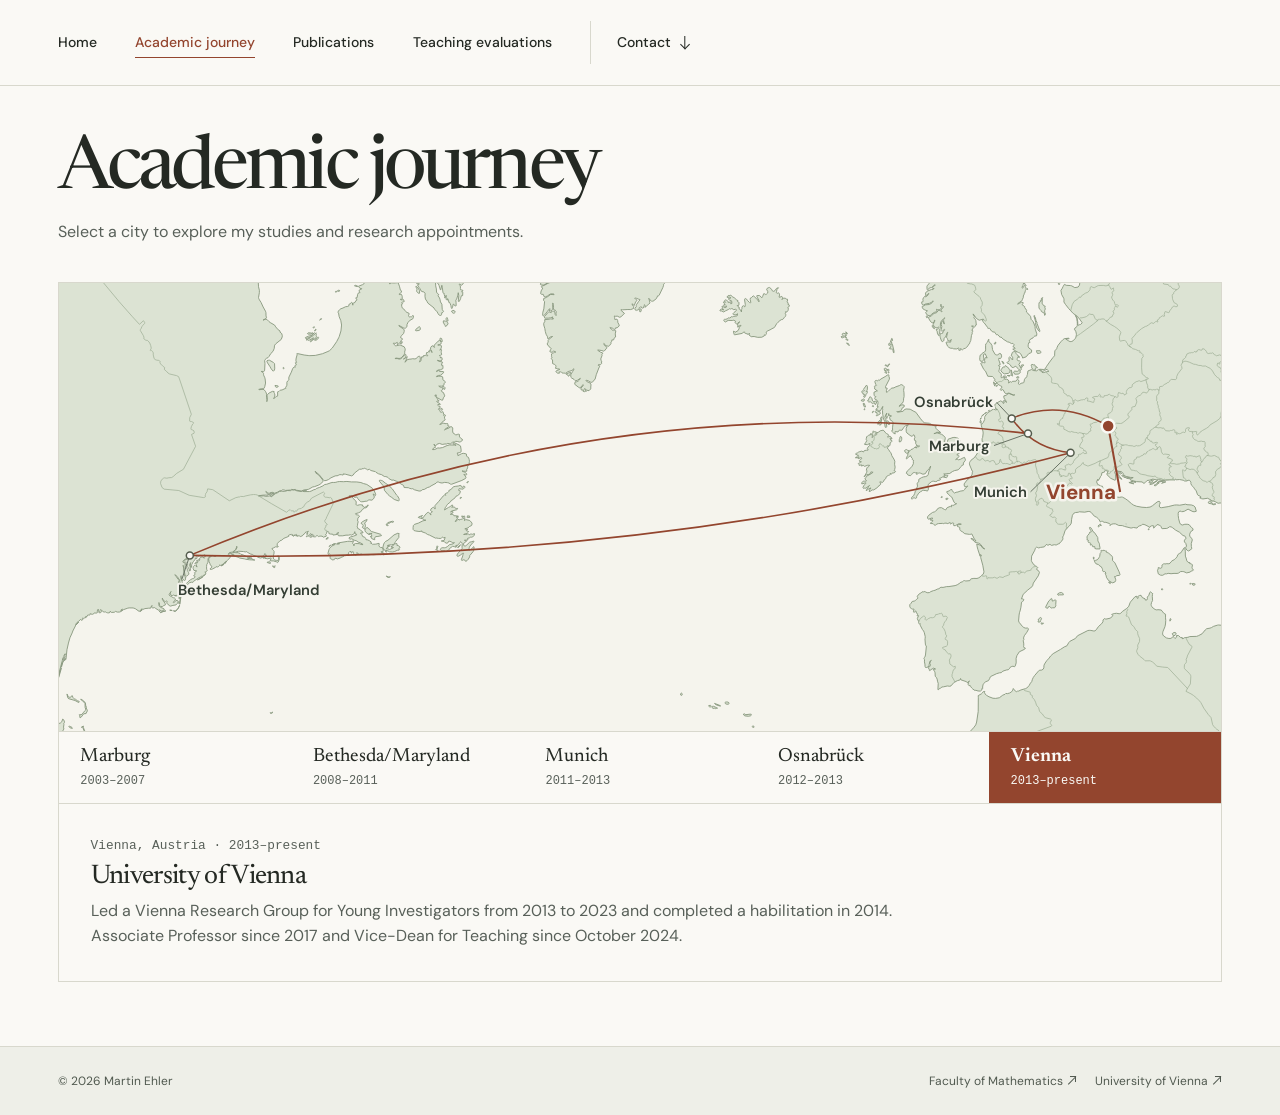
==== academic-journey.html @ 7d703a94 "Add Martin Ehler’s revised academic homepage for review" ====
<!doctype html>
<html lang="en">
<head>
  <meta charset="utf-8">
  <meta name="viewport" content="width=device-width, initial-scale=1">
  <meta name="description" content="Explore Martin Ehler’s academic journey from Marburg to Vienna on an interactive map.">
  <meta name="theme-color" content="#faf9f5">
  <title>Academic journey | Martin Ehler</title>
  <link rel="icon" type="image/png" href="assets/mark.png">
  <link rel="stylesheet" href="assets/site.css">
  <link rel="stylesheet" href="assets/journey.css">
  <script defer src="assets/journey.js"></script>
</head>
<body>
  <a class="skip-link" href="#main">Skip to content</a>
  <header class="masthead">
    <div class="wrap masthead-inner">
      <nav class="main-nav" aria-label="Primary navigation">
        <a href="index.html">Home</a> <a href="academic-journey.html" aria-current="page">Academic journey</a> <a href="publications.html">Publications</a>
        <a href="teaching-evaluations.html">Teaching evaluations</a>
        <a class="contact-nav" href="index.html#contact">Contact <span class="link-arrow arrow-down" aria-hidden="true"></span></a>
      </nav>
    </div>
  </header>
  <main class="wrap" id="main" tabindex="-1">
    <header class="page-intro">
      <div><h1>Academic journey</h1><p>Select a city to explore my studies and research appointments.</p></div>
    </header>
    <div class="journey" id="journey">
      <nav class="journey-map" aria-label="Academic appointments by city">
        <div class="journey-geography">
          <img src="assets/journey-atlantic.svg" width="1200" height="520" alt="">
          <svg class="journey-routes" viewBox="0 0 1200 520" aria-hidden="true">
            <path d="M1000 184.25 Q559 132 135 310 Q601 321 1043.9 204.13 Q1005 200 983.18 168.63 Q1033 148 1082.73 176.5"/>
          </svg>
          <svg class="journey-markers" width="100%" height="100%" role="group" aria-label="City markers">
            <svg x="83.3333%" y="35.4325%" width="1" height="1" overflow="visible">
              <a class="journey-point" href="#journey-marburg" aria-label="View the Marburg appointment">
                <path d="M0 0 L-34 12"/><circle r="3.5"/>
                <text x="-38" y="12" text-anchor="end" dominant-baseline="central">Marburg</text>
              </a>
            </svg>
            <svg x="11.25%" y="59.6154%" width="1" height="1" overflow="visible">
              <a class="journey-point" href="#journey-bethesda" aria-label="View the Bethesda/Maryland appointment">
                <path d="M0 0 L-8 24"/><circle r="3.5"/>
                <text x="-12" y="35" text-anchor="start" dominant-baseline="central">Bethesda/Maryland</text>
              </a>
            </svg>
            <svg x="86.9921%" y="39.2554%" width="1" height="1" overflow="visible">
              <a class="journey-point" href="#journey-munich" aria-label="View the Munich appointment">
                <path d="M0 0 L-40 39"/><circle r="3.5"/>
                <text x="-44" y="39" text-anchor="end" dominant-baseline="central">Munich</text>
              </a>
            </svg>
            <svg x="81.9320%" y="32.4298%" width="1" height="1" overflow="visible">
              <a class="journey-point" href="#journey-osnabruck" aria-label="View the Osnabrück appointment">
                <path d="M0 0 L-15 -16"/><circle r="3.5"/>
                <text x="-19" y="-16" text-anchor="end" dominant-baseline="central">Osnabrück</text>
              </a>
            </svg>
            <svg x="90.2275%" y="33.9421%" width="1" height="1" overflow="visible">
              <a class="journey-point" href="#journey-vienna" aria-label="View the Vienna appointment">
                <path d="M0 0 L12 66"/><circle r="3.5"/>
                <text x="8" y="66" text-anchor="end" dominant-baseline="central">Vienna</text>
              </a>
            </svg>
          </svg>
        </div>
      </nav>
      <nav class="journey-stages" aria-label="Academic stages in chronological order">
        <ol>
          <li><a href="#journey-marburg">Marburg<small>2003–2007</small></a></li>
          <li><a href="#journey-bethesda">Bethesda/Maryland<small>2008–2011</small></a></li>
          <li><a href="#journey-munich">Munich<small>2011–2013</small></a></li>
          <li><a href="#journey-osnabruck">Osnabrück<small>2012–2013</small></a></li>
          <li><a href="#journey-vienna">Vienna<small>2013–present</small></a></li>
        </ol>
      </nav>
      <div class="journey-details" aria-live="polite">
        <article class="journey-detail" id="journey-marburg">
          <p class="journey-place">Marburg, Germany · 2003–2007</p>
          <div><h2>Philipps-Universität Marburg</h2><p>Diploma in 2003. Scientific assistant from 2003 to 2007, completing a doctorate (Dr. rer. nat.) <em>summa cum laude</em> in 2007.</p></div>
        </article>
        <article class="journey-detail" id="journey-bethesda">
          <p class="journey-place">Bethesda/Maryland, USA · 2008–2011</p>
          <div><h2>National Institutes of Health</h2><p>Postdoctoral researcher on a visiting fellowship from 2008 to 2011.</p></div>
        </article>
        <article class="journey-detail" id="journey-munich">
          <p class="journey-place">Munich, Germany · 2011–2013</p>
          <div><h2>German Research Center for Environmental Health</h2><p>Postdoctoral researcher from 2011 to 2013.</p></div>
        </article>
        <article class="journey-detail" id="journey-osnabruck">
          <p class="journey-place">Osnabrück, Germany · 2012–2013</p>
          <div><h2>Osnabrück University</h2><p>Visiting professor (W3-Vertretungsprofessur) in 2012–2013.</p></div>
        </article>
        <article class="journey-detail" id="journey-vienna">
          <p class="journey-place">Vienna, Austria · 2013–present</p>
          <div><h2>University of Vienna</h2><p>Led a Vienna Research Group for Young Investigators from 2013 to 2023 and completed a habilitation in 2014. Associate Professor since 2017 and Vice-Dean for Teaching since October 2024.</p></div>
        </article>
      </div>
    </div>
  </main>
  <footer class="site-footer">
    <div class="wrap footer-inner"><span>© 2026 Martin Ehler</span>
      <nav class="footer-links" aria-label="University links">
        <a href="https://mathematik.univie.ac.at/en/">Faculty of Mathematics <span aria-hidden="true" class="link-arrow arrow-out"></span></a>
        <a href="https://www.univie.ac.at/en/">University of Vienna <span aria-hidden="true" class="link-arrow arrow-out"></span></a>
      </nav>
    </div>
  </footer>
</body>
</html>
---- assets/site.css ----
@font-face{font-family:Newsreader;src:url("fonts/Newsreader.ttf") format("truetype");font-weight:200 800;font-style:normal;font-display:swap}
@font-face{font-family:Newsreader;src:url("fonts/Newsreader-Italic.ttf") format("truetype");font-weight:200 800;font-style:italic;font-display:swap}
@font-face{font-family:"DM Sans";src:url("fonts/DM-Sans.ttf") format("truetype");font-weight:100 1000;font-style:normal;font-display:swap}
:root{
  --paper:#faf9f5; --ink:#242923; --muted:#586059; --accent:#93452e; --line:#d8d8cd;
  --sage:#eeefe7; --serif:Newsreader,Georgia,"Times New Roman",serif;
  --sans:"DM Sans",system-ui,-apple-system,"Segoe UI",sans-serif; --mono:ui-monospace,"SFMono-Regular",Consolas,"Liberation Mono",monospace;
}
*{box-sizing:border-box}
html{scroll-behavior:smooth;scroll-padding-top:26px}
body{margin:0;background:var(--paper);color:var(--ink);font:400 16px/1.55 var(--sans);-webkit-font-smoothing:antialiased}
a{color:inherit;text-decoration-color:#a9aca0;text-underline-offset:4px}
a:hover{color:var(--accent);text-decoration-color:currentColor}
button,input,select{font:inherit;color:inherit}
button,a{touch-action:manipulation}
button{cursor:pointer}
:focus-visible{outline:2px solid var(--accent);outline-offset:4px}
[hidden]{display:none!important}
img{max-width:100%;vertical-align:middle}
h1,h2,h3,p,figure{margin:0}
h1,h2,h3{font-family:var(--serif);font-weight:440;line-height:1.08}
::selection{background:#e7cbbd}
.wrap{width:min(120rem,calc(100% - clamp(4rem,9vw,14rem)));margin-inline:auto}
.skip-link{position:fixed;top:6px;left:12px;transform:translateY(-160%);z-index:10;padding:.6em 1em;color:#fff;background:var(--ink)}
.skip-link:focus{transform:none}
.masthead{border-bottom:1px solid var(--line)}
.masthead-inner{min-height:85px;display:flex;align-items:center}
.main-nav{display:flex;align-items:center;gap:clamp(18px,3vw,42px)}
.main-nav a{font:500 14px/1.3 var(--sans);text-decoration:none;position:relative;padding:12px 0;white-space:nowrap}
.main-nav [aria-current=page]{color:var(--accent)}
.main-nav [aria-current=page]:after{content:"";position:absolute;left:0;right:0;bottom:6px;background:var(--accent);height:1px}
.main-nav .contact-nav{padding-left:clamp(15px,2vw,28px);border-left:1px solid var(--line);display:flex;align-items:center;gap:8px}
.kicker{font:600 11px/1.5 var(--mono);text-transform:uppercase;letter-spacing:.12em;color:var(--accent)}
.kicker-line{display:flex;align-items:center;column-gap:11px}
.kicker-line:before{content:"";width:27px;height:1px;background:currentColor;flex:none}
.home-hero{display:grid;grid-template-columns:minmax(0,1.12fr) clamp(190px,17vw,272px) minmax(0,1fr);align-items:center;gap:clamp(22px,2.8vw,56px);padding-block:clamp(43px,4.8vw,70px);border-bottom:1px solid var(--line)}
.hero-copy .kicker{margin-bottom:29px}
.hero-copy h1{font:525 clamp(3.5rem,6.2vw,6.5rem)/1.02 var(--sans);letter-spacing:-.02em}
.role{font-size:clamp(25px,2.3vw,35px);font-family:var(--serif);font-style:italic;line-height:1.18;margin-top:14px;letter-spacing:-.035em;color:#535e52}
.intro{font-size:clamp(16px,1.23vw,19px);line-height:1.6;max-width:55ch;color:#424a42;margin-top:22px;text-wrap:pretty}
.hero-portrait{justify-self:center;width:100%;max-width:272px}
.hero-portrait img{display:block;width:100%;height:auto;border-radius:3px}
.hero-portrait figcaption{margin-top:6px;color:var(--muted);font:12px/1.4 var(--sans)}
.office-hours{margin-top:14px;padding-top:12px;border-top:1px solid var(--line)}
.office-hours h2{font-size:23px}
.office-hours p{margin:5px 0 3px;font-size:14px;color:var(--muted)}
.button,.plain-link{display:inline-flex;align-items:center;justify-content:center;gap:13px;font:550 14px/1.3 var(--sans);text-decoration:none}
.button{background:var(--ink);color:var(--paper);padding:15px 19px;border:1px solid var(--ink);border-radius:3px}
.button:hover{background:#3c473c;border-color:#3c473c;color:#fff}
.plain-link{border-bottom:1px solid #8e9488;padding:7px 0 4px}
.link-arrow{position:relative;display:inline-block;width:.95em;height:.95em;flex:none;vertical-align:-.08em}
.link-arrow:before,.link-arrow:after{content:"";position:absolute}
.link-arrow:before{width:.86em;right:.07em;top:50%;border-top:1.3px solid currentColor}
.link-arrow:after{width:.43em;height:.43em;right:.08em;top:50%;border-top:1.3px solid currentColor;border-right:1.3px solid currentColor;transform:translateY(-46%) rotate(45deg)}
.arrow-out{transform:rotate(-45deg)}
.arrow-down{transform:rotate(90deg)}
.highlight-paper .arrow-out{align-self:start;margin-top:5px}
.home-plate{margin:0;container-type:inline-size;background:#edf0e7;border:1px solid #d6dbcf;border-radius:4px;overflow:hidden}
.figure-top{padding:15px 20px 0;display:flex;align-items:center;justify-content:space-between;gap:8px}
.figure-title{font:500 11px/1.4 var(--mono);letter-spacing:.12em;text-transform:uppercase;color:#4c5c4e}
.curve-choices{border:1px solid #bcc2b6;border-radius:3px;display:inline-flex;padding:2px;align-items:center;background:#f3f4ee}
.curve-choices button{border:0;background:transparent;color:#515c51;font:500 13px/1 var(--sans);padding:7px 10px;border-radius:2px}
.curve-choices button[aria-pressed=true]{background:#424e40;color:white}
.plate-image-area{display:grid;place-items:center;padding:4px 14px}
.plate-image-area :is(img,canvas){display:block;width:min(100%,clamp(245px,21vw,400px));height:auto;aspect-ratio:1}
.curve-controls{display:flex;align-items:center;gap:12px;padding:2px 20px 13px;font:500 13px/1.2 var(--sans)}
.curve-controls button{background:#f5f6f0;border:1px solid #b9c0b2;border-radius:3px;padding:6px 10px;font:inherit;white-space:nowrap}
.curve-controls button:hover{border-color:#778472}
.play-curve{min-width:4.1em}
.curve-controls label{display:flex;align-items:baseline;gap:.28em;white-space:nowrap;font:13px/1.2 var(--mono)}
.curve-controls label i{font:italic 18px/1 var(--serif)}
.parameter-track{position:relative;flex:1;min-width:4rem}
.parameter-track:after{content:"";position:absolute;top:calc(50% + 7px);left:var(--design-position);height:4px;border-left:1px solid var(--accent);pointer-events:none}
.parameter-track input{display:block;width:100%;height:28px;margin:0;accent-color:var(--accent);cursor:pointer}
.home-plate[data-at-design="true"] .show-design{background:#f5e6db;border-color:#b3836c;color:#743921}
.plate-caption{border-top:1px solid #cdd4c6;padding:13px 20px;color:#485647}
.caption-heading{display:flex;align-items:baseline;justify-content:space-between;flex-wrap:wrap;gap:3px 12px}
.figure-caption-text{font:italic 21px/1.2 var(--serif)}
.curve-source{font:500 13px/1.5 var(--sans)}
.plate-caption p{max-width:72ch;margin-top:5px;font:14px/1.5 var(--sans)}
.home-secondary{padding:clamp(24px,2.5vw,38px) 0}
.section-head{display:flex;align-items:baseline;justify-content:space-between;gap:10px}
.section-head h2{font-size:clamp(30px,2.7vw,42px);letter-spacing:-.05em}
.mini-link{font:600 13px/1.4 var(--sans);text-decoration:none;color:var(--accent);white-space:nowrap;display:inline-flex;gap:9px;align-items:center}
.recent-groups{display:grid;grid-template-columns:repeat(2,minmax(0,1fr));gap:18px clamp(24px,3vw,48px);margin-top:14px}
.recent-groups h3{font-size:clamp(21px,1.7vw,26px);letter-spacing:-.035em}
.highlight-list{margin:6px 0 0;padding:0;list-style:none;border-top:1px solid var(--line)}
.highlight-list li{border-bottom:1px solid var(--line)}
.dated-papers .highlight-paper{grid-template-columns:38px minmax(0,1fr) 16px}
.highlight-paper{display:grid;grid-template-columns:minmax(0,1fr) 16px;gap:10px;padding:8px 0;text-decoration:none}
.highlight-paper .date{color:var(--accent);font:500 12px/1.3 var(--mono);padding-top:4px}
.highlight-paper .paper-title{font:470 clamp(19px,1.45vw,23px)/1.17 var(--serif);letter-spacing:-.025em;display:block;text-wrap:pretty}
.highlight-paper .byline{font:400 13px/1.4 var(--sans);color:var(--muted);margin-top:3px;display:block}
.highlight-paper .link-arrow{color:var(--accent);justify-self:end}
.focus-list{list-style:none;margin:18px 0;padding:0;display:grid;gap:6px}
.focus-list li{display:flex;gap:11px;align-items:baseline;font-size:15px;line-height:1.45;font-weight:500}
.focus-list li:before{content:"";width:6px;height:6px;border:1px solid #91513a;border-radius:50%;transform:translateY(-1px);flex:none}
.profile-note{font:400 14px/1.65 var(--sans);color:var(--muted);max-width:61ch}
.profile-note a{text-decoration-color:#aaafa2;color:var(--ink)}
.contact-block{border-top:1px solid var(--line);padding-block:40px 44px;display:grid;grid-template-columns:1.3fr 1fr .85fr;gap:28px;align-items:center}
.contact-identity h2{font-size:36px;letter-spacing:-.045em;margin-bottom:8px}
.contact-block a:not(.mini-link){font-size:14px;text-decoration-color:#b8bbb0}
.contact-data{font-style:normal;color:var(--muted);font-size:14px;line-height:1.7}
.contact-data strong{display:block;font-weight:600;color:var(--ink)}
.site-footer{border-top:1px solid var(--line);background:#eeefe8}
.footer-inner{min-height:68px;display:flex;align-items:center;justify-content:space-between;gap:18px;font-size:12px;color:#50594f}
.footer-links{display:flex;gap:18px;flex-wrap:wrap}
.footer-links a{text-decoration:none}
.footer-links a:hover{text-decoration:underline}
.page-intro{padding:clamp(32px,3.8vw,58px) 0 clamp(26px,2.9vw,44px);display:flex;justify-content:space-between;gap:24px;align-items:flex-end}
.page-intro h1{font-size:clamp(58px,5.8vw,88px);letter-spacing:-.052em;line-height:.98}
.page-intro .kicker{margin-bottom:18px}
.page-intro p{max-width:61ch;margin-top:13px;color:var(--muted);font-size:16px}
.page-intro .button{white-space:nowrap;flex-shrink:0}
@media(max-width:950px){
  .wrap{width:calc(100% - 64px)}.home-hero{gap:30px;grid-template-columns:minmax(0,1fr) clamp(196px,28vw,256px)}.home-plate{grid-column:1/-1}.hero-copy h1{font-size:clamp(66px,8.8vw,82px)}.hero-copy .kicker{font-size:10px;letter-spacing:.07em}
  .contact-block{grid-template-columns:auto 1fr 1fr;gap:18px}.figure-top{padding-inline:14px}.figure-title{letter-spacing:.06em}
  .curve-controls{gap:8px;padding-inline:14px}
}
@media(max-width:740px){
  .wrap{width:calc(100% - 40px)}.masthead-inner{min-height:66px}.main-nav{flex-wrap:wrap;gap:0 16px}.main-nav a{font-size:13px}.main-nav .contact-nav{padding-left:0;border:0;gap:0}.contact-nav .link-arrow{display:none}
  .home-hero{grid-template-columns:1fr;gap:28px;padding-block:36px}.hero-copy .kicker{margin-bottom:23px}.hero-copy h1{font-size:clamp(2.75rem,15.8vw,5.125rem)}.role{margin-top:8px;font-size:28px}.intro{margin-top:14px;font-size:16px;max-width:55ch}
  .hero-portrait{width:clamp(196px,42vw,256px);max-width:100%}.home-plate{max-width:100%;width:100%}.plate-image-area :is(img,canvas){width:min(100%,clamp(226px,45vw,300px))}.plate-caption{padding:12px 15px}
  .recent-groups{grid-template-columns:1fr}.focus-list{margin:15px 0}
  .contact-block{grid-template-columns:1fr 1fr;row-gap:24px}.contact-identity{grid-column:1/-1}
  .page-intro{align-items:flex-start}.page-intro .button{font-size:13px;padding:12px}
}
@media(max-width:530px){
  .masthead-inner{padding:10px 0}.main-nav{flex:1 1 24rem;gap:0 14px}.main-nav a{padding:8px 0 9px}
  .main-nav [aria-current=page]:after{bottom:3px}.home-hero{padding-top:32px}.kicker-line{gap:8px}.kicker-line:before{width:18px}
  .home-secondary .section-head{align-items:center}.section-head h2{font-size:32px}.mini-link{font-size:12px}.highlight-paper{grid-template-columns:minmax(0,1fr) 12px;gap:10px}.dated-papers .highlight-paper{grid-template-columns:36px minmax(0,1fr) 12px}.highlight-paper .date{font-size:11px}
  .footer-inner{align-items:flex-start;flex-direction:column;justify-content:center;gap:7px;padding:17px 0}
  .contact-block{grid-template-columns:1fr}.contact-identity{grid-column:auto}.contact-data{padding-left:0}
  .page-intro{flex-direction:column;gap:18px}.page-intro h1{font-size:58px}.page-intro p{font-size:15px}
}
@container (max-width:26rem){
  .curve-controls{display:grid;grid-template-columns:auto 1fr auto;gap:0 8px}
  .curve-controls label{justify-content:center}.parameter-track{grid-column:1/-1;grid-row:2}
}
@media(max-width:360px){
  .wrap{width:calc(100% - 28px)}
}
@media(prefers-reduced-motion:reduce){html{scroll-behavior:auto}*,*:before,*:after{animation-duration:.001ms!important;transition-duration:.001ms!important}}
@media print{
  body{background:white;color:black}.wrap{width:100%;max-width:none}.masthead,.skip-link,.curve-choices,.curve-controls,.page-intro .button,.site-footer{display:none!important}
  .highlight-paper{break-inside:avoid}.page-intro{padding-block:20px}.home-hero{padding-block:12px}
}
---- assets/journey.css ----
.journey {
  margin-bottom: clamp(2.5rem, 5vw, 4.5rem);
  border: 1px solid var(--line);
}
.journey-map {
  position: relative;
  display: grid;
  align-content: center;
  overflow: hidden;
  width: 100%;
  aspect-ratio: 1200 / 520;
  max-height: 28rem;
  background: #f5f4ed;
}
.journey-geography {
  position: relative;
  width: 100%;
}
.journey-geography img { display: block; width: 100%; height: auto; }
.journey-routes, .journey-markers { position: absolute; inset: 0; width: 100%; height: 100%; }
.journey-routes { fill: none; stroke: var(--accent); pointer-events: none; }
.journey-routes path { stroke-width: 1.6; stroke-linecap: round; stroke-linejoin: round; vector-effect: non-scaling-stroke; }
.journey-point { cursor: pointer; text-decoration: none; }
.journey-point path { fill: none; stroke: #6a7466; stroke-width: 1; }
.journey-point circle { fill: var(--paper); stroke: #535b4c; stroke-width: 1.5; }
.journey-point text {
  fill: #343e34;
  stroke: #f5f4ed;
  stroke-width: 4px;
  stroke-linejoin: round;
  paint-order: stroke;
  font: 600 clamp(12px, 1.15vw, 16px)/1 var(--sans);
}
.journey-point[aria-current="location"] path { stroke: var(--accent); stroke-width: 2; }
.journey-point[aria-current="location"] circle {
  r: 6.5px;
  fill: var(--accent);
  stroke: var(--paper);
  stroke-width: 2.5;
}
.journey-point[aria-current="location"] text {
  fill: var(--accent);
  font-size: clamp(16px, 1.6vw, 23px);
  font-weight: 750;
  stroke-width: 5px;
}
.journey-point:hover text,
.journey-point:focus-visible text { fill: var(--accent); text-decoration: underline; }
.journey-stages { overflow-x: auto; border-top: 1px solid var(--line); }
.journey-stages ol {
  display: grid;
  grid-template-columns: repeat(5, minmax(max-content, 1fr));
  margin: 0;
  padding: 0;
  list-style: none;
}
.journey-stages a {
  display: block;
  padding: 0.8rem clamp(0.85rem, 1.7vw, 1.6rem);
  font: 440 clamp(1.05rem, 1.5vw, 1.35rem)/1.25 var(--serif);
  text-decoration: none;
}
.journey-stages small { display: block; margin-top: 0.25rem; color: var(--muted); font: 0.75rem/1.4 var(--mono); }
.journey-stages a[aria-current="location"] { background: var(--accent); color: var(--paper); font-weight: 650; }
.journey-stages a[aria-current="location"] small { color: inherit; }
.journey-stages a:focus-visible { outline-offset: -3px; }
.journey-stages a[aria-current="location"]:focus-visible { outline-color: var(--paper); }
.journey-details { border-top: 1px solid var(--line); }
.journey-detail { padding: clamp(1rem, 2.5vw, 2rem); }
.journey-detail + .journey-detail { border-top: 1px solid var(--line); }
.journey-detail[hidden] + .journey-detail { border-top: 0; }
.journey-place { color: var(--muted); font: 0.8rem/1.5 var(--mono); }
.journey-detail h2 {
  margin: 0.45rem 0;
  font: 440 clamp(1.5rem, 2.1vw, 2.1rem)/1.12 var(--serif);
  letter-spacing: -0.025em;
}
.journey-detail div > p { max-width: 75ch; color: var(--muted); }
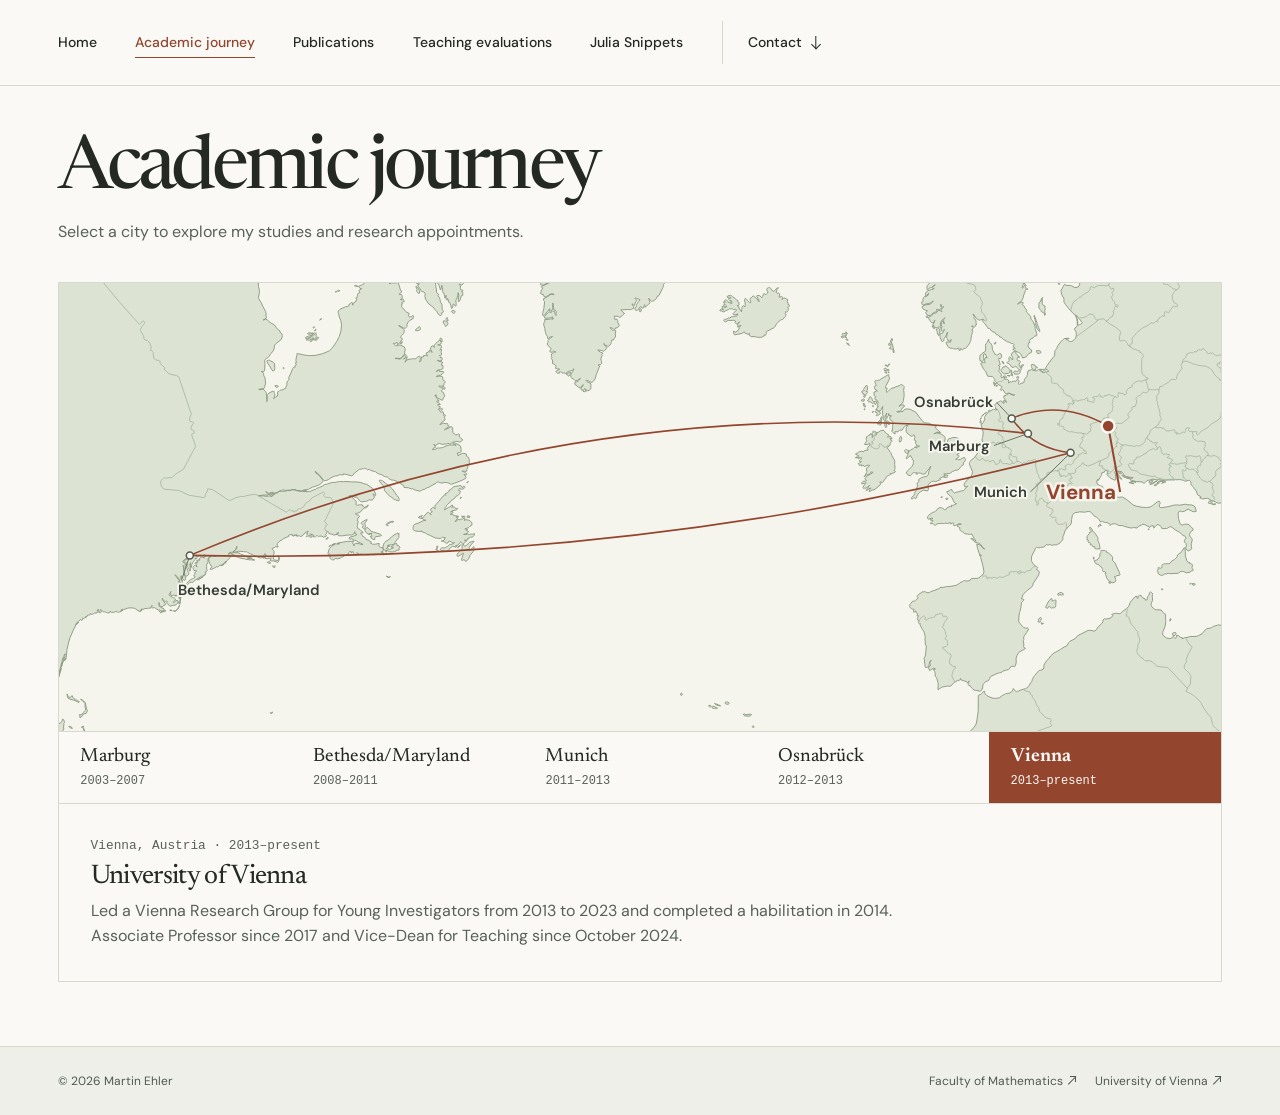
==== commit 46cfcca2: "Add executable Julia snippets for Part I" ====
--- a/academic-journey.html
+++ b/academic-journey.html
@@ -18,6 +18,7 @@
       <nav class="main-nav" aria-label="Primary navigation">
         <a href="index.html">Home</a> <a href="academic-journey.html" aria-current="page">Academic journey</a> <a href="publications.html">Publications</a>
         <a href="teaching-evaluations.html">Teaching evaluations</a>
+        <a href="julia-snippets.html">Julia Snippets</a>
         <a class="contact-nav" href="index.html#contact">Contact <span class="link-arrow arrow-down" aria-hidden="true"></span></a>
       </nav>
     </div>
--- a/assets/site.css
+++ b/assets/site.css
@@ -55,14 +55,30 @@
 .arrow-out{transform:rotate(-45deg)}
 .arrow-down{transform:rotate(90deg)}
 .highlight-paper .arrow-out{align-self:start;margin-top:5px}
-.home-plate{margin:0;container-type:inline-size;background:#edf0e7;border:1px solid #d6dbcf;border-radius:4px;overflow:hidden}
-.figure-top{padding:15px 20px 0;display:flex;align-items:center;justify-content:space-between;gap:8px}
-.figure-title{font:500 11px/1.4 var(--mono);letter-spacing:.12em;text-transform:uppercase;color:#4c5c4e}
+.home-plate{--figure-diameter:clamp(245px,21vw,400px);margin:0;container-type:inline-size;background:#edf0e7;border:1px solid #d6dbcf;border-radius:4px;overflow:hidden}
+.figure-top{padding:15px 20px 0;display:flex;align-items:center;justify-content:space-between;gap:8px;flex-wrap:wrap}
+.figure-title{display:grid;font:500 11px/1.4 var(--mono);letter-spacing:.12em;text-transform:uppercase;color:#4c5c4e}
+.figure-title>span{grid-area:1/1}
+.figure-title>[inert]{visibility:hidden}
 .curve-choices{border:1px solid #bcc2b6;border-radius:3px;display:inline-flex;padding:2px;align-items:center;background:#f3f4ee}
 .curve-choices button{border:0;background:transparent;color:#515c51;font:500 13px/1 var(--sans);padding:7px 10px;border-radius:2px}
 .curve-choices button[aria-pressed=true]{background:#424e40;color:white}
+/* Stack every alternative in the same grid cell so wrapped captions and controls reserve their space. */
+.figure-views,.plate-caption{display:grid;grid-template-columns:minmax(0,1fr)}
+.figure-views>*,.plate-caption>[data-caption]{grid-area:1/1;min-width:0}
+.figure-views>[inert],.plate-caption>[inert]{visibility:hidden}
+.geometry-stage{position:relative;width:min(calc(100% - 28px),var(--figure-diameter));aspect-ratio:1;margin:4px auto}
+.geometry-canvas{width:100%;height:100%;display:block;touch-action:none;cursor:grab}
+.geometry-canvas:active{cursor:grabbing}
+.geometry-canvas:focus-visible{outline:2px solid var(--accent);outline-offset:-2px}
+.geometry-status{position:absolute;inset:0;display:grid;place-items:center;padding:18px;text-align:center;background:#edf0e7;color:var(--muted)}
+.geometry-tools{display:flex;align-items:center;gap:6px;flex-wrap:wrap;padding:2px 14px 13px}
+.geometry-tools button{font:500 13px/1.2 var(--sans);background:#f5f6f0;border:1px solid #b9c0b2;border-radius:3px;padding:6px 9px}
+.geometry-hint{position:absolute;inset:auto 0 0;text-align:center;pointer-events:none;font:12px/1.3 var(--sans);color:#485647}
+.geometry-spin{min-width:9em}
+@container (max-width:24rem){.figure-top{padding-inline:14px}.curve-choices button{padding-inline:8px}}
 .plate-image-area{display:grid;place-items:center;padding:4px 14px}
-.plate-image-area :is(img,canvas){display:block;width:min(100%,clamp(245px,21vw,400px));height:auto;aspect-ratio:1}
+.plate-image-area :is(img,canvas){display:block;width:min(100%,var(--figure-diameter));height:auto;aspect-ratio:1}
 .curve-controls{display:flex;align-items:center;gap:12px;padding:2px 20px 13px;font:500 13px/1.2 var(--sans)}
 .curve-controls button{background:#f5f6f0;border:1px solid #b9c0b2;border-radius:3px;padding:6px 10px;font:inherit;white-space:nowrap}
 .curve-controls button:hover{border-color:#778472}
@@ -120,7 +136,7 @@
 @media(max-width:740px){
   .wrap{width:calc(100% - 40px)}.masthead-inner{min-height:66px}.main-nav{flex-wrap:wrap;gap:0 16px}.main-nav a{font-size:13px}.main-nav .contact-nav{padding-left:0;border:0;gap:0}.contact-nav .link-arrow{display:none}
   .home-hero{grid-template-columns:1fr;gap:28px;padding-block:36px}.hero-copy .kicker{margin-bottom:23px}.hero-copy h1{font-size:clamp(2.75rem,15.8vw,5.125rem)}.role{margin-top:8px;font-size:28px}.intro{margin-top:14px;font-size:16px;max-width:55ch}
-  .hero-portrait{width:clamp(196px,42vw,256px);max-width:100%}.home-plate{max-width:100%;width:100%}.plate-image-area :is(img,canvas){width:min(100%,clamp(226px,45vw,300px))}.plate-caption{padding:12px 15px}
+  .hero-portrait{width:clamp(196px,42vw,256px);max-width:100%}.home-plate{--figure-diameter:clamp(226px,45vw,300px);max-width:100%;width:100%}.plate-caption{padding:12px 15px}
   .recent-groups{grid-template-columns:1fr}.focus-list{margin:15px 0}
   .contact-block{grid-template-columns:1fr 1fr;row-gap:24px}.contact-identity{grid-column:1/-1}
   .page-intro{align-items:flex-start}.page-intro .button{font-size:13px;padding:12px}
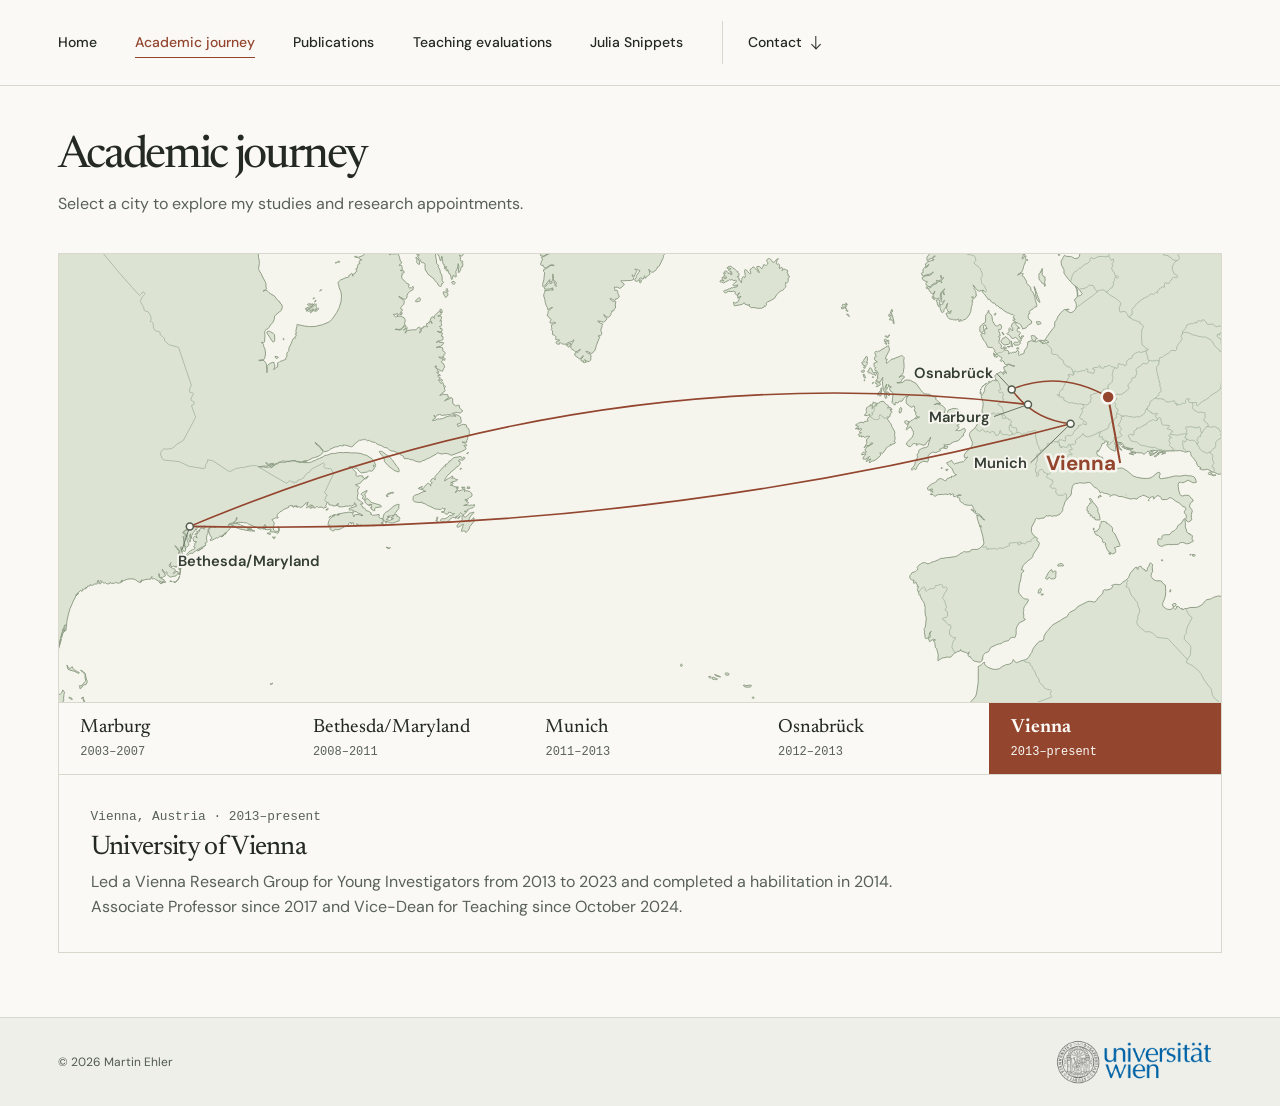
==== commit d1726e22: "Link the affiliations, update the university footer and align page headings" ====
--- a/academic-journey.html
+++ b/academic-journey.html
@@ -103,10 +103,7 @@
   </main>
   <footer class="site-footer">
     <div class="wrap footer-inner"><span>© 2026 Martin Ehler</span>
-      <nav class="footer-links" aria-label="University links">
-        <a href="https://mathematik.univie.ac.at/en/">Faculty of Mathematics <span aria-hidden="true" class="link-arrow arrow-out"></span></a>
-        <a href="https://www.univie.ac.at/en/">University of Vienna <span aria-hidden="true" class="link-arrow arrow-out"></span></a>
-      </nav>
+      <img class="footer-logo" src="assets/university-of-vienna.png" width="2000" height="1000" alt="University of Vienna">
     </div>
   </footer>
 </body>
--- a/assets/site.css
+++ b/assets/site.css
@@ -3,6 +3,7 @@
 @font-face{font-family:"DM Sans";src:url("fonts/DM-Sans.ttf") format("truetype");font-weight:100 1000;font-style:normal;font-display:swap}
 :root{
   --paper:#faf9f5; --ink:#242923; --muted:#586059; --accent:#93452e; --line:#d8d8cd;
+  --page-title-size:clamp(2.5rem,3.5vw,3.5rem);
   --sage:#eeefe7; --serif:Newsreader,Georgia,"Times New Roman",serif;
   --sans:"DM Sans",system-ui,-apple-system,"Segoe UI",sans-serif; --mono:ui-monospace,"SFMono-Regular",Consolas,"Liberation Mono",monospace;
 }
@@ -35,9 +36,12 @@
 .kicker-line:before{content:"";width:27px;height:1px;background:currentColor;flex:none}
 .home-hero{display:grid;grid-template-columns:minmax(0,1.12fr) clamp(190px,17vw,272px) minmax(0,1fr);align-items:center;gap:clamp(22px,2.8vw,56px);padding-block:clamp(43px,4.8vw,70px);border-bottom:1px solid var(--line)}
 .hero-copy .kicker{margin-bottom:29px}
-.hero-copy h1{font:525 clamp(3.5rem,6.2vw,6.5rem)/1.02 var(--sans);letter-spacing:-.02em}
-.role{font-size:clamp(25px,2.3vw,35px);font-family:var(--serif);font-style:italic;line-height:1.18;margin-top:14px;letter-spacing:-.035em;color:#535e52}
-.intro{font-size:clamp(16px,1.23vw,19px);line-height:1.6;max-width:55ch;color:#424a42;margin-top:22px;text-wrap:pretty}
+.hero-copy .kicker a{color:inherit;text-decoration:none}
+.hero-copy .kicker a:is(:hover,:focus-visible){text-decoration:underline}
+.hero-copy h1{font:525 clamp(3.15rem,5.6vw,5.85rem)/1.02 var(--sans);letter-spacing:-.02em}
+.role,.intro{font-size:clamp(16px,1.23vw,19px)}
+.role{font-family:var(--serif);font-style:italic;line-height:1.18;margin-top:14px;letter-spacing:-.035em;color:#535e52}
+.intro{line-height:1.6;max-width:55ch;color:#424a42;margin-top:22px;text-wrap:pretty}
 .hero-portrait{justify-self:center;width:100%;max-width:272px}
 .hero-portrait img{display:block;width:100%;height:auto;border-radius:3px}
 .hero-portrait figcaption{margin-top:6px;color:var(--muted);font:12px/1.4 var(--sans)}
@@ -95,11 +99,10 @@
 .curve-source{font:500 13px/1.5 var(--sans)}
 .plate-caption p{max-width:72ch;margin-top:5px;font:14px/1.5 var(--sans)}
 .home-secondary{padding:clamp(24px,2.5vw,38px) 0}
-.section-head{display:flex;align-items:baseline;justify-content:space-between;gap:10px}
-.section-head h2{font-size:clamp(30px,2.7vw,42px);letter-spacing:-.05em}
+.archive-link{margin-top:14px;text-align:right}
 .mini-link{font:600 13px/1.4 var(--sans);text-decoration:none;color:var(--accent);white-space:nowrap;display:inline-flex;gap:9px;align-items:center}
-.recent-groups{display:grid;grid-template-columns:repeat(2,minmax(0,1fr));gap:18px clamp(24px,3vw,48px);margin-top:14px}
-.recent-groups h3{font-size:clamp(21px,1.7vw,26px);letter-spacing:-.035em}
+.recent-groups{display:grid;grid-template-columns:repeat(2,minmax(0,1fr));gap:18px clamp(24px,3vw,48px)}
+.recent-groups h2{font-size:clamp(21px,1.7vw,26px);letter-spacing:-.035em}
 .highlight-list{margin:6px 0 0;padding:0;list-style:none;border-top:1px solid var(--line)}
 .highlight-list li{border-bottom:1px solid var(--line)}
 .dated-papers .highlight-paper{grid-template-columns:38px minmax(0,1fr) 16px}
@@ -120,22 +123,21 @@
 .contact-data strong{display:block;font-weight:600;color:var(--ink)}
 .site-footer{border-top:1px solid var(--line);background:#eeefe8}
 .footer-inner{min-height:68px;display:flex;align-items:center;justify-content:space-between;gap:18px;font-size:12px;color:#50594f}
-.footer-links{display:flex;gap:18px;flex-wrap:wrap}
-.footer-links a{text-decoration:none}
-.footer-links a:hover{text-decoration:underline}
+.footer-logo{width:clamp(8rem,14vw,11rem);height:auto;flex:none}
+.footer-meta{display:flex;align-items:center;flex-wrap:wrap;gap:.25rem 1rem}
 .page-intro{padding:clamp(32px,3.8vw,58px) 0 clamp(26px,2.9vw,44px);display:flex;justify-content:space-between;gap:24px;align-items:flex-end}
-.page-intro h1{font-size:clamp(58px,5.8vw,88px);letter-spacing:-.052em;line-height:.98}
+.page-intro h1{font-size:var(--page-title-size);letter-spacing:-.052em;line-height:.98}
 .page-intro .kicker{margin-bottom:18px}
 .page-intro p{max-width:61ch;margin-top:13px;color:var(--muted);font-size:16px}
 .page-intro .button{white-space:nowrap;flex-shrink:0}
 @media(max-width:950px){
-  .wrap{width:calc(100% - 64px)}.home-hero{gap:30px;grid-template-columns:minmax(0,1fr) clamp(196px,28vw,256px)}.home-plate{grid-column:1/-1}.hero-copy h1{font-size:clamp(66px,8.8vw,82px)}.hero-copy .kicker{font-size:10px;letter-spacing:.07em}
+  .wrap{width:calc(100% - 64px)}.home-hero{gap:30px;grid-template-columns:minmax(0,1fr) clamp(196px,28vw,256px)}.home-plate{grid-column:1/-1}.hero-copy h1{font-size:clamp(59px,7.9vw,74px)}.hero-copy .kicker{font-size:10px;letter-spacing:.07em}
   .contact-block{grid-template-columns:auto 1fr 1fr;gap:18px}.figure-top{padding-inline:14px}.figure-title{letter-spacing:.06em}
   .curve-controls{gap:8px;padding-inline:14px}
 }
 @media(max-width:740px){
   .wrap{width:calc(100% - 40px)}.masthead-inner{min-height:66px}.main-nav{flex-wrap:wrap;gap:0 16px}.main-nav a{font-size:13px}.main-nav .contact-nav{padding-left:0;border:0;gap:0}.contact-nav .link-arrow{display:none}
-  .home-hero{grid-template-columns:1fr;gap:28px;padding-block:36px}.hero-copy .kicker{margin-bottom:23px}.hero-copy h1{font-size:clamp(2.75rem,15.8vw,5.125rem)}.role{margin-top:8px;font-size:28px}.intro{margin-top:14px;font-size:16px;max-width:55ch}
+  .home-hero{grid-template-columns:1fr;gap:28px;padding-block:36px}.hero-copy .kicker{margin-bottom:23px}.hero-copy h1{font-size:clamp(2.5rem,14.2vw,4.625rem)}.role{margin-top:8px}.intro{margin-top:14px;max-width:55ch}
   .hero-portrait{width:clamp(196px,42vw,256px);max-width:100%}.home-plate{--figure-diameter:clamp(226px,45vw,300px);max-width:100%;width:100%}.plate-caption{padding:12px 15px}
   .recent-groups{grid-template-columns:1fr}.focus-list{margin:15px 0}
   .contact-block{grid-template-columns:1fr 1fr;row-gap:24px}.contact-identity{grid-column:1/-1}
@@ -144,10 +146,10 @@
 @media(max-width:530px){
   .masthead-inner{padding:10px 0}.main-nav{flex:1 1 24rem;gap:0 14px}.main-nav a{padding:8px 0 9px}
   .main-nav [aria-current=page]:after{bottom:3px}.home-hero{padding-top:32px}.kicker-line{gap:8px}.kicker-line:before{width:18px}
-  .home-secondary .section-head{align-items:center}.section-head h2{font-size:32px}.mini-link{font-size:12px}.highlight-paper{grid-template-columns:minmax(0,1fr) 12px;gap:10px}.dated-papers .highlight-paper{grid-template-columns:36px minmax(0,1fr) 12px}.highlight-paper .date{font-size:11px}
-  .footer-inner{align-items:flex-start;flex-direction:column;justify-content:center;gap:7px;padding:17px 0}
+  .mini-link{font-size:12px}.highlight-paper{grid-template-columns:minmax(0,1fr) 12px;gap:10px}.dated-papers .highlight-paper{grid-template-columns:36px minmax(0,1fr) 12px}.highlight-paper .date{font-size:11px}
+  .footer-inner{gap:12px}
   .contact-block{grid-template-columns:1fr}.contact-identity{grid-column:auto}.contact-data{padding-left:0}
-  .page-intro{flex-direction:column;gap:18px}.page-intro h1{font-size:58px}.page-intro p{font-size:15px}
+  .page-intro{flex-direction:column;gap:18px}.page-intro p{font-size:15px}
 }
 @container (max-width:26rem){
   .curve-controls{display:grid;grid-template-columns:auto 1fr auto;gap:0 8px}
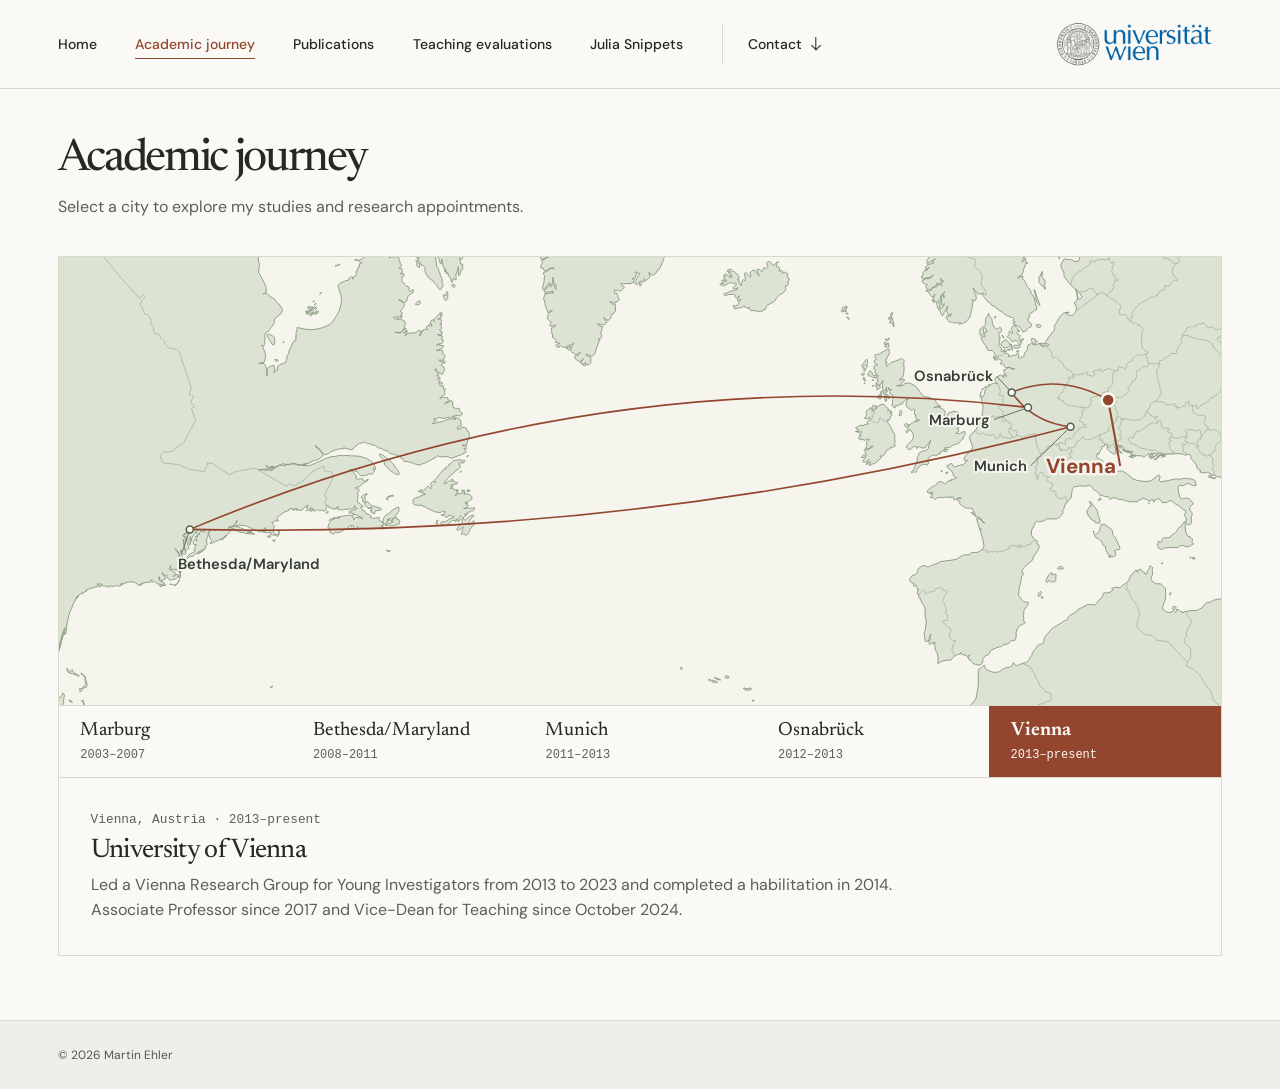
==== commit 75204ead: "Move the university logo into the header and shorten two descriptions" ====
--- a/academic-journey.html
+++ b/academic-journey.html
@@ -21,6 +21,7 @@
         <a href="julia-snippets.html">Julia Snippets</a>
         <a class="contact-nav" href="index.html#contact">Contact <span class="link-arrow arrow-down" aria-hidden="true"></span></a>
       </nav>
+      <img class="masthead-logo" src="assets/university-of-vienna.png" width="2000" height="1000" alt="University of Vienna">
     </div>
   </header>
   <main class="wrap" id="main" tabindex="-1">
@@ -103,7 +104,6 @@
   </main>
   <footer class="site-footer">
     <div class="wrap footer-inner"><span>© 2026 Martin Ehler</span>
-      <img class="footer-logo" src="assets/university-of-vienna.png" width="2000" height="1000" alt="University of Vienna">
     </div>
   </footer>
 </body>
--- a/assets/site.css
+++ b/assets/site.css
@@ -25,8 +25,9 @@
 .skip-link{position:fixed;top:6px;left:12px;transform:translateY(-160%);z-index:10;padding:.6em 1em;color:#fff;background:var(--ink)}
 .skip-link:focus{transform:none}
 .masthead{border-bottom:1px solid var(--line)}
-.masthead-inner{min-height:85px;display:flex;align-items:center}
-.main-nav{display:flex;align-items:center;gap:clamp(18px,3vw,42px)}
+.masthead-inner{min-height:85px;display:flex;align-items:center;justify-content:space-between;gap:clamp(12px,2vw,28px)}
+.masthead-logo{width:clamp(6rem,16vw,11rem);height:auto;flex:none}
+.main-nav{display:flex;align-items:center;flex-wrap:wrap;min-width:0;gap:0 clamp(18px,3vw,42px)}
 .main-nav a{font:500 14px/1.3 var(--sans);text-decoration:none;position:relative;padding:12px 0;white-space:nowrap}
 .main-nav [aria-current=page]{color:var(--accent)}
 .main-nav [aria-current=page]:after{content:"";position:absolute;left:0;right:0;bottom:6px;background:var(--accent);height:1px}
@@ -123,8 +124,6 @@
 .contact-data strong{display:block;font-weight:600;color:var(--ink)}
 .site-footer{border-top:1px solid var(--line);background:#eeefe8}
 .footer-inner{min-height:68px;display:flex;align-items:center;justify-content:space-between;gap:18px;font-size:12px;color:#50594f}
-.footer-logo{width:clamp(8rem,14vw,11rem);height:auto;flex:none}
-.footer-meta{display:flex;align-items:center;flex-wrap:wrap;gap:.25rem 1rem}
 .page-intro{padding:clamp(32px,3.8vw,58px) 0 clamp(26px,2.9vw,44px);display:flex;justify-content:space-between;gap:24px;align-items:flex-end}
 .page-intro h1{font-size:var(--page-title-size);letter-spacing:-.052em;line-height:.98}
 .page-intro .kicker{margin-bottom:18px}
@@ -136,7 +135,7 @@
   .curve-controls{gap:8px;padding-inline:14px}
 }
 @media(max-width:740px){
-  .wrap{width:calc(100% - 40px)}.masthead-inner{min-height:66px}.main-nav{flex-wrap:wrap;gap:0 16px}.main-nav a{font-size:13px}.main-nav .contact-nav{padding-left:0;border:0;gap:0}.contact-nav .link-arrow{display:none}
+  .wrap{width:calc(100% - 40px)}.masthead-inner{min-height:66px}.main-nav{gap:0 16px}.main-nav a{font-size:13px}.main-nav .contact-nav{padding-left:0;border:0;gap:0}.contact-nav .link-arrow{display:none}
   .home-hero{grid-template-columns:1fr;gap:28px;padding-block:36px}.hero-copy .kicker{margin-bottom:23px}.hero-copy h1{font-size:clamp(2.5rem,14.2vw,4.625rem)}.role{margin-top:8px}.intro{margin-top:14px;max-width:55ch}
   .hero-portrait{width:clamp(196px,42vw,256px);max-width:100%}.home-plate{--figure-diameter:clamp(226px,45vw,300px);max-width:100%;width:100%}.plate-caption{padding:12px 15px}
   .recent-groups{grid-template-columns:1fr}.focus-list{margin:15px 0}
@@ -144,7 +143,7 @@
   .page-intro{align-items:flex-start}.page-intro .button{font-size:13px;padding:12px}
 }
 @media(max-width:530px){
-  .masthead-inner{padding:10px 0}.main-nav{flex:1 1 24rem;gap:0 14px}.main-nav a{padding:8px 0 9px}
+  .masthead-inner{padding:10px 0}.masthead-logo{align-self:flex-start}.main-nav{gap:0 14px}.main-nav a{padding:8px 0 9px}
   .main-nav [aria-current=page]:after{bottom:3px}.home-hero{padding-top:32px}.kicker-line{gap:8px}.kicker-line:before{width:18px}
   .mini-link{font-size:12px}.highlight-paper{grid-template-columns:minmax(0,1fr) 12px;gap:10px}.dated-papers .highlight-paper{grid-template-columns:36px minmax(0,1fr) 12px}.highlight-paper .date{font-size:11px}
   .footer-inner{gap:12px}
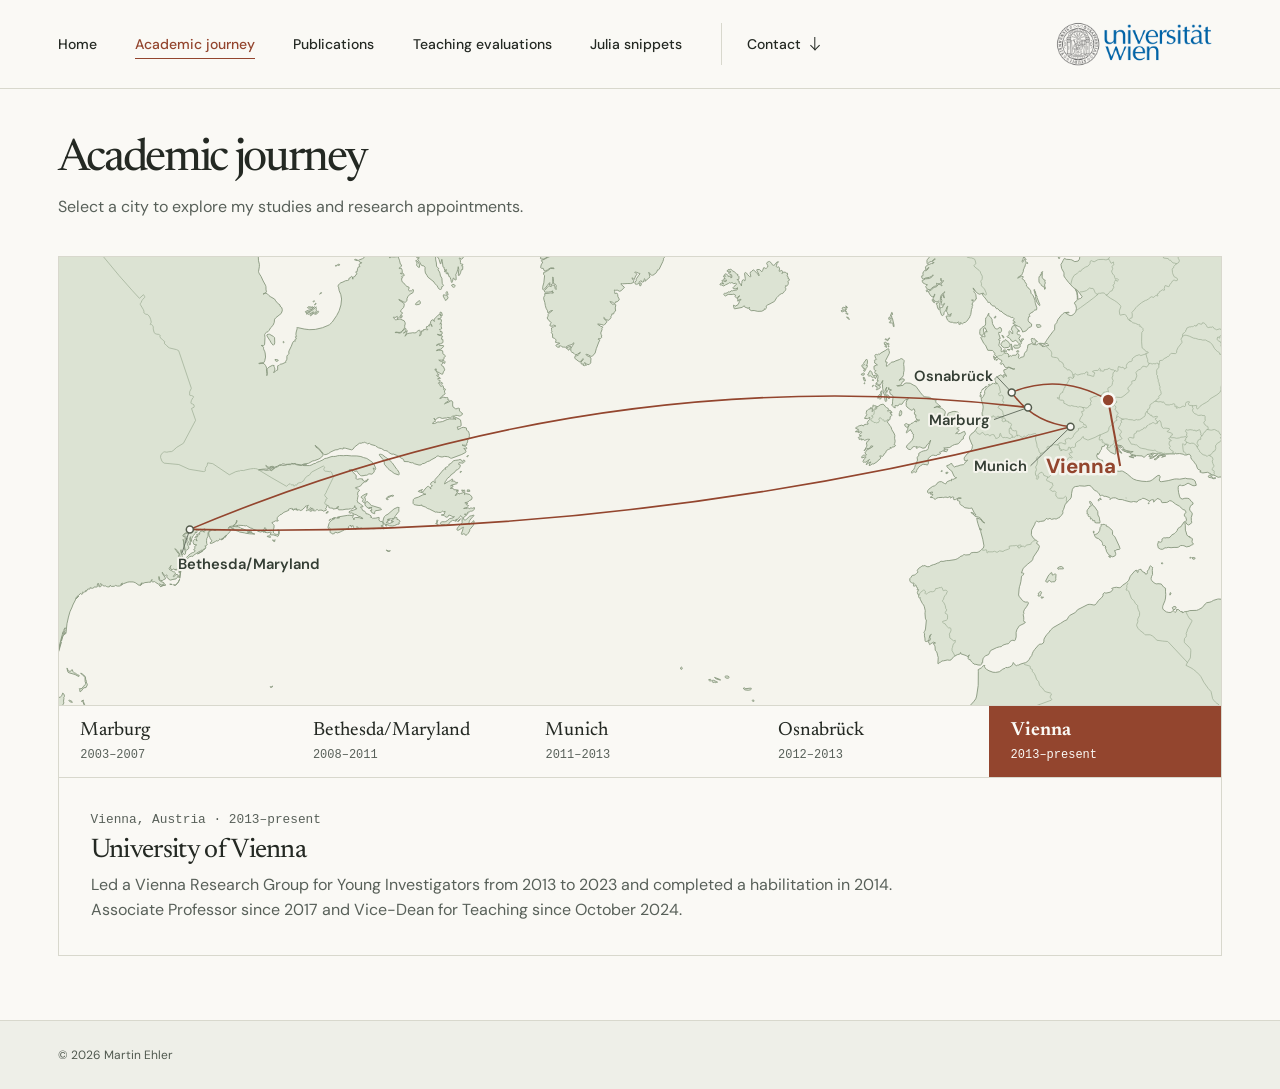
==== commit 89b0172b: "Refine the homepage bio and compact the Julia snippets headings" ====
--- a/academic-journey.html
+++ b/academic-journey.html
@@ -18,7 +18,7 @@
       <nav class="main-nav" aria-label="Primary navigation">
         <a href="index.html">Home</a> <a href="academic-journey.html" aria-current="page">Academic journey</a> <a href="publications.html">Publications</a>
         <a href="teaching-evaluations.html">Teaching evaluations</a>
-        <a href="julia-snippets.html">Julia Snippets</a>
+        <a href="julia-snippets.html">Julia snippets</a>
         <a class="contact-nav" href="index.html#contact">Contact <span class="link-arrow arrow-down" aria-hidden="true"></span></a>
       </nav>
       <img class="masthead-logo" src="assets/university-of-vienna.png" width="2000" height="1000" alt="University of Vienna">
--- a/assets/site.css
+++ b/assets/site.css
@@ -79,7 +79,6 @@
 .geometry-status{position:absolute;inset:0;display:grid;place-items:center;padding:18px;text-align:center;background:#edf0e7;color:var(--muted)}
 .geometry-tools{display:flex;align-items:center;gap:6px;flex-wrap:wrap;padding:2px 14px 13px}
 .geometry-tools button{font:500 13px/1.2 var(--sans);background:#f5f6f0;border:1px solid #b9c0b2;border-radius:3px;padding:6px 9px}
-.geometry-hint{position:absolute;inset:auto 0 0;text-align:center;pointer-events:none;font:12px/1.3 var(--sans);color:#485647}
 .geometry-spin{min-width:9em}
 @container (max-width:24rem){.figure-top{padding-inline:14px}.curve-choices button{padding-inline:8px}}
 .plate-image-area{display:grid;place-items:center;padding:4px 14px}
